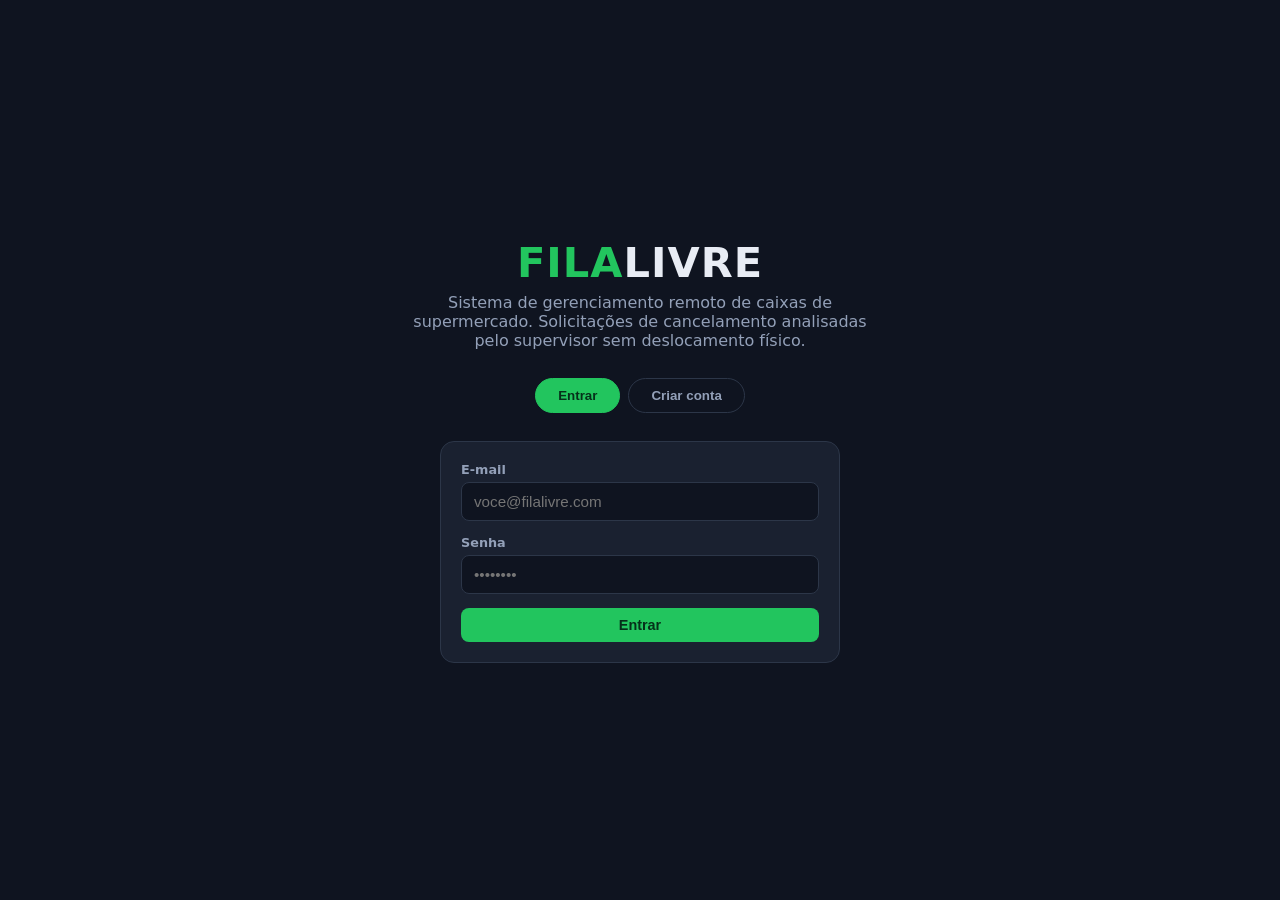
==== frontend/index.html @ 62d3fd47 "heitor" ====
<!DOCTYPE html>
<html lang="pt-BR">
<head>
  <meta charset="UTF-8">
  <meta name="viewport" content="width=device-width, initial-scale=1.0">
  <title>FilaLivre — Acesso</title>
  <link rel="stylesheet" href="css/style.css">
</head>
<body>
  <main class="login-corpo">
    <div class="login-marca">
      <div class="logo">FILA<span>LIVRE</span></div>
      <p>Sistema de gerenciamento remoto de caixas de supermercado.
         Solicitações de cancelamento analisadas pelo supervisor sem deslocamento físico.</p>
    </div>

    <div class="abas">
      <button class="aba ativa" id="aba-login">Entrar</button>
      <button class="aba" id="aba-cadastro">Criar conta</button>
    </div>

    <div class="cartao form-cartao">
      <div class="mensagem-erro" id="erro"></div>

      <form id="form-login" class="ativo">
        <div class="campo">
          <label for="login-email">E-mail</label>
          <input type="email" id="login-email" required autocomplete="email" placeholder="voce@filalivre.com">
        </div>
        <div class="campo">
          <label for="login-senha">Senha</label>
          <input type="password" id="login-senha" required autocomplete="current-password" placeholder="••••••••">
        </div>
        <button type="submit" class="btn btn-verde" style="width:100%">Entrar</button>
      </form>

      <form id="form-cadastro">
        <div class="campo">
          <label for="cad-nome">Nome completo</label>
          <input type="text" id="cad-nome" required placeholder="Seu nome">
        </div>
        <div class="campo">
          <label for="cad-email">E-mail</label>
          <input type="email" id="cad-email" required placeholder="voce@filalivre.com">
        </div>
        <div class="campo">
          <label for="cad-senha">Senha (mínimo 6 caracteres)</label>
          <input type="password" id="cad-senha" required minlength="6" placeholder="••••••••">
        </div>
        <div class="campo">
          <label for="cad-perfil">Tipo de conta</label>
          <select id="cad-perfil" required>
            <option value="OPERADOR">Operador de caixa</option>
            <option value="SUPERVISOR">Supervisor / gestor do mercado</option>
          </select>
        </div>
        <button type="submit" class="btn btn-azul" style="width:100%">Criar conta</button>
      </form>
    </div>

  </main>

  <script src="js/config.js"></script>
  <script src="js/api.js"></script>
  <script src="js/index.js"></script>
</body>
</html>
---- frontend/css/style.css ----
:root {
  --bg: #0f1420;
  --bg-card: #1a2130;
  --bg-hover: #232c40;
  --border: #2c3648;
  --texto: #e8ecf4;
  --texto-fraco: #93a0b8;
  --verde: #22c55e;
  --amarelo: #eab308;
  --laranja: #f97316;
  --azul: #3b82f6;
  --vermelho: #ef4444;
  --roxo: #8b5cf6;
}

* { margin: 0; padding: 0; box-sizing: border-box; }

body {
  font-family: "Segoe UI", system-ui, -apple-system, sans-serif;
  background: var(--bg);
  color: var(--texto);
  min-height: 100vh;
}

/* ===== Cabeçalho ===== */
.topo {
  display: flex;
  align-items: center;
  gap: 16px;
  padding: 14px 24px;
  background: var(--bg-card);
  border-bottom: 1px solid var(--border);
  position: sticky;
  top: 0;
  z-index: 50;
}

.logo {
  font-size: 1.35rem;
  font-weight: 800;
  letter-spacing: 1px;
  color: var(--verde);
}
.logo span { color: var(--texto); }

.subtitulo-topo { color: var(--texto-fraco); font-size: 0.85rem; }

.espaco { flex: 1; }

.usuario-info { text-align: right; font-size: 0.85rem; }
.usuario-info strong { display: block; }
.perfil-badge {
  display: inline-block;
  padding: 1px 10px;
  border-radius: 999px;
  background: var(--roxo);
  color: #fff;
  font-size: 0.7rem;
  font-weight: 700;
  text-transform: uppercase;
  letter-spacing: 0.5px;
}

/* ===== Botões ===== */
.btn {
  border: none;
  border-radius: 8px;
  padding: 9px 18px;
  font-size: 0.9rem;
  font-weight: 600;
  cursor: pointer;
  color: #fff;
  background: var(--bg-hover);
  transition: filter 0.15s, transform 0.05s;
}
.btn:hover { filter: brightness(1.15); }
.btn:active { transform: scale(0.97); }
.btn:disabled { opacity: 0.45; cursor: not-allowed; }

.btn-verde { background: var(--verde); color: #06301a; }
.btn-vermelho { background: var(--vermelho); }
.btn-amarelo { background: var(--amarelo); color: #332600; }
.btn-azul { background: var(--azul); }
.btn-cinza { background: var(--bg-hover); }
.btn-sair { background: transparent; border: 1px solid var(--border); color: var(--texto-fraco); }
.btn-pequeno { padding: 5px 12px; font-size: 0.8rem; }

/* ===== Layout principal ===== */
.conteudo {
  max-width: 1280px;
  margin: 0 auto;
  padding: 24px;
  display: flex;
  flex-direction: column;
  gap: 24px;
}

.secao h2 {
  font-size: 1rem;
  text-transform: uppercase;
  letter-spacing: 1px;
  color: var(--texto-fraco);
  margin-bottom: 12px;
}

.cartao {
  background: var(--bg-card);
  border: 1px solid var(--border);
  border-radius: 14px;
  padding: 20px;
}

.painel-remoto {
  display: flex;
  align-items: center;
  justify-content: space-between;
  gap: 16px;
  padding: 14px 18px;
  background: var(--bg-card);
  border: 1px solid var(--border);
  border-radius: 12px;
}
.painel-remoto strong { font-size: 0.92rem; }
.painel-remoto p { color: var(--texto-fraco); font-size: 0.82rem; margin-top: 4px; }
.status-conexao {
  display: inline-flex;
  align-items: center;
  gap: 8px;
  padding: 5px 10px;
  border-radius: 999px;
  font-size: 0.76rem;
  font-weight: 700;
  white-space: nowrap;
}
.status-conexao::before { content: ""; width: 8px; height: 8px; border-radius: 50%; background: currentColor; }
.status-conexao.conectada { color: var(--verde); background: rgba(34,197,94,.12); }
.status-conexao.verificando { color: var(--amarelo); background: rgba(234,179,8,.12); }
.status-conexao.desconectada { color: var(--vermelho); background: rgba(239,68,68,.12); }
@media (max-width: 600px) {
  .painel-remoto { align-items: flex-start; flex-direction: column; }
}

/* ===== Chips de estatísticas ===== */
.chips {
  display: flex;
  gap: 12px;
  flex-wrap: wrap;
}
.chip {
  background: var(--bg-card);
  border: 1px solid var(--border);
  border-radius: 12px;
  padding: 14px 20px;
  min-width: 130px;
}
.chip .rotulo { font-size: 0.72rem; text-transform: uppercase; letter-spacing: 1px; color: var(--texto-fraco); }
.chip .valor { font-size: 1.5rem; font-weight: 800; margin-top: 4px; }

/* ===== Grid de caixas ===== */
.grid-caixas {
  display: grid;
  grid-template-columns: repeat(auto-fill, minmax(230px, 1fr));
  gap: 14px;
}

.caixa-card {
  background: var(--bg-card);
  border: 1px solid var(--border);
  border-left-width: 5px;
  border-radius: 12px;
  padding: 16px;
  display: flex;
  flex-direction: column;
  gap: 8px;
  transition: transform 0.15s, box-shadow 0.15s;
}
.caixa-card:hover { transform: translateY(-2px); box-shadow: 0 6px 18px rgba(0,0,0,0.35); }

.caixa-numero { font-size: 1.7rem; font-weight: 800; line-height: 1; }

.status-chip {
  align-self: flex-start;
  padding: 3px 12px;
  border-radius: 999px;
  font-size: 0.72rem;
  font-weight: 700;
  text-transform: uppercase;
  letter-spacing: 0.5px;
}
.status-NORMAL { background: rgba(34,197,94,.15); color: var(--verde); }
.status-AGUARDANDO { background: rgba(234,179,8,.15); color: var(--amarelo); }
.status-SOLICITACAO { background: rgba(239,68,68,.15); color: var(--vermelho); animation: pulsar 1.2s infinite; }
.status-APROVACAO { background: rgba(59,130,246,.15); color: var(--azul); animation: pulsar 1.2s infinite; }

@keyframes pulsar {
  50% { opacity: 0.55; }
}

.borda-NORMAL { border-left-color: var(--verde); }
.borda-AGUARDANDO { border-left-color: var(--amarelo); }
.borda-SOLICITACAO { border-left-color: var(--vermelho); }
.borda-APROVACAO { border-left-color: var(--azul); }

.caixa-detalhe { font-size: 0.82rem; color: var(--texto-fraco); display: flex; justify-content: space-between; }
.caixa-detalhe strong { color: var(--texto); }

.selo-pendente {
  font-size: 0.72rem;
  font-weight: 700;
  color: var(--vermelho);
  text-transform: uppercase;
}

/* ===== Solicitações ===== */
.lista-solicitacoes { display: flex; flex-direction: column; gap: 12px; }

.solicitacao-card {
  background: var(--bg-card);
  border: 1px solid var(--border);
  border-radius: 12px;
  padding: 16px 18px;
  display: flex;
  gap: 18px;
  align-items: center;
  flex-wrap: wrap;
}

.sol-principal { flex: 1; min-width: 240px; }
.sol-caixa { font-weight: 800; font-size: 1.05rem; }
.sol-tipo {
  display: inline-block;
  margin-left: 8px;
  padding: 2px 10px;
  border-radius: 999px;
  font-size: 0.7rem;
  font-weight: 700;
  background: rgba(139,92,246,.18);
  color: var(--roxo);
  text-transform: uppercase;
}
.sol-produto { margin-top: 4px; font-size: 0.95rem; }
.sol-meta { margin-top: 4px; font-size: 0.8rem; color: var(--texto-fraco); }

.sol-acoes { display: flex; gap: 8px; }

/* ===== Tabelas ===== */
.tabela { width: 100%; border-collapse: collapse; font-size: 0.85rem; }
.tabela th, .tabela td { text-align: left; padding: 9px 12px; border-bottom: 1px solid var(--border); }
.tabela th { color: var(--texto-fraco); text-transform: uppercase; font-size: 0.7rem; letter-spacing: 1px; }
.tabela tr:hover td { background: var(--bg-hover); }

.tag-aprovada { color: var(--verde); font-weight: 700; }
.tag-recusada { color: var(--vermelho); font-weight: 700; }
.tag-pendente { color: var(--amarelo); font-weight: 700; }

/* ===== Formulários ===== */
.campo { display: flex; flex-direction: column; gap: 5px; margin-bottom: 14px; }
.campo label { font-size: 0.8rem; color: var(--texto-fraco); font-weight: 600; }
.campo input, .campo select, .campo textarea {
  background: var(--bg);
  border: 1px solid var(--border);
  border-radius: 8px;
  padding: 10px 12px;
  color: var(--texto);
  font-size: 0.95rem;
  outline: none;
}
.campo input:focus, .campo select:focus, .campo textarea:focus { border-color: var(--azul); }

/* ===== Página de login ===== */
.login-corpo {
  min-height: 100vh;
  display: flex;
  flex-direction: column;
  align-items: center;
  justify-content: center;
  gap: 28px;
  padding: 24px;
}

.login-marca { text-align: center; }
.login-marca .logo { font-size: 2.6rem; }
.login-marca p { color: var(--texto-fraco); margin-top: 6px; max-width: 480px; }

.abas { display: flex; gap: 8px; }
.aba {
  padding: 9px 22px;
  border-radius: 999px;
  border: 1px solid var(--border);
  background: transparent;
  color: var(--texto-fraco);
  font-weight: 600;
  cursor: pointer;
}
.aba.ativa { background: var(--verde); color: #06301a; border-color: var(--verde); }

.form-cartao { width: 100%; max-width: 400px; }
.form-cartao form { display: none; }
.form-cartao form.ativo { display: block; }

.mensagem-erro {
  background: rgba(239,68,68,.12);
  border: 1px solid var(--vermelho);
  color: #fca5a5;
  border-radius: 8px;
  padding: 10px 14px;
  font-size: 0.85rem;
  margin-bottom: 14px;
  display: none;
}
.mensagem-sucesso {
  background: rgba(34,197,94,.12);
  border: 1px solid var(--verde);
  color: #86efac;
  border-radius: 8px;
  padding: 10px 14px;
  font-size: 0.85rem;
  margin-bottom: 14px;
  display: none;
}

.dica-credenciais { font-size: 0.78rem; color: var(--texto-fraco); text-align: center; line-height: 1.7; }
.dica-credenciais code { background: var(--bg-hover); padding: 1px 7px; border-radius: 5px; }

/* ===== Caixa (operador) ===== */
.caixa-layout {
  display: grid;
  grid-template-columns: 320px 1fr;
  gap: 24px;
  align-items: start;
}
@media (max-width: 900px) {
  .caixa-layout { grid-template-columns: 1fr; }
}

.painel-status { display: flex; flex-direction: column; gap: 14px; }
.total-grande { font-size: 2rem; font-weight: 800; }

.item-linha {
  display: flex;
  align-items: center;
  gap: 10px;
  padding: 8px 10px;
  border-bottom: 1px solid var(--border);
  font-size: 0.9rem;
}
.item-linha .nome { flex: 1; }
.vazio { color: var(--texto-fraco); font-size: 0.88rem; padding: 12px 0; text-align: center; }

.linha-form { display: grid; grid-template-columns: 1fr 110px 80px auto; gap: 10px; margin-bottom: 14px; }
@media (max-width: 700px) { .linha-form { grid-template-columns: 1fr 1fr; } }

.banner-decisao {
  border-radius: 12px;
  padding: 18px 20px;
  margin-bottom: 14px;
  display: none;
  align-items: center;
  gap: 14px;
  font-weight: 700;
}
.banner-aprovada { background: rgba(34,197,94,.15); border: 1px solid var(--verde); color: #86efac; }
.banner-recusada { background: rgba(239,68,68,.15); border: 1px solid var(--vermelho); color: #fca5a5; }

.aguardando-gestor {
  display: none;
  align-items: center;
  gap: 10px;
  padding: 14px 18px;
  border-radius: 12px;
  background: rgba(59,130,246,.12);
  border: 1px solid var(--azul);
  color: #93c5fd;
  margin-bottom: 14px;
  font-weight: 600;
}

/* ===== Dialog / Modal ===== */
dialog {
  background: var(--bg-card);
  color: var(--texto);
  border: 1px solid var(--border);
  border-radius: 16px;
  padding: 26px;
  width: min(440px, 92vw);
}
dialog::backdrop { background: rgba(5, 8, 15, 0.75); }
dialog h3 { margin-bottom: 18px; }
.dialog-acoes { display: flex; gap: 10px; justify-content: flex-end; margin-top: 8px; }

/* ===== Toast ===== */
#toasts {
  position: fixed;
  bottom: 22px;
  right: 22px;
  display: flex;
  flex-direction: column;
  gap: 10px;
  z-index: 200;
}
.toast {
  background: var(--bg-card);
  border: 1px solid var(--azul);
  border-left-width: 5px;
  color: var(--texto);
  padding: 13px 18px;
  border-radius: 10px;
  box-shadow: 0 8px 24px rgba(0,0,0,0.45);
  font-size: 0.9rem;
  animation: entrada 0.25s ease-out;
  max-width: 340px;
}
.toast-verde { border-color: var(--verde); }
.toast-vermelho { border-color: var(--vermelho); }
.toast-amarelo { border-color: var(--amarelo); }
@keyframes entrada {
  from { transform: translateX(30px); opacity: 0; }
  to { transform: translateX(0); opacity: 1; }
}

.aviso-vazio { color: var(--texto-fraco); text-align: center; padding: 18px 0; font-size: 0.9rem; }
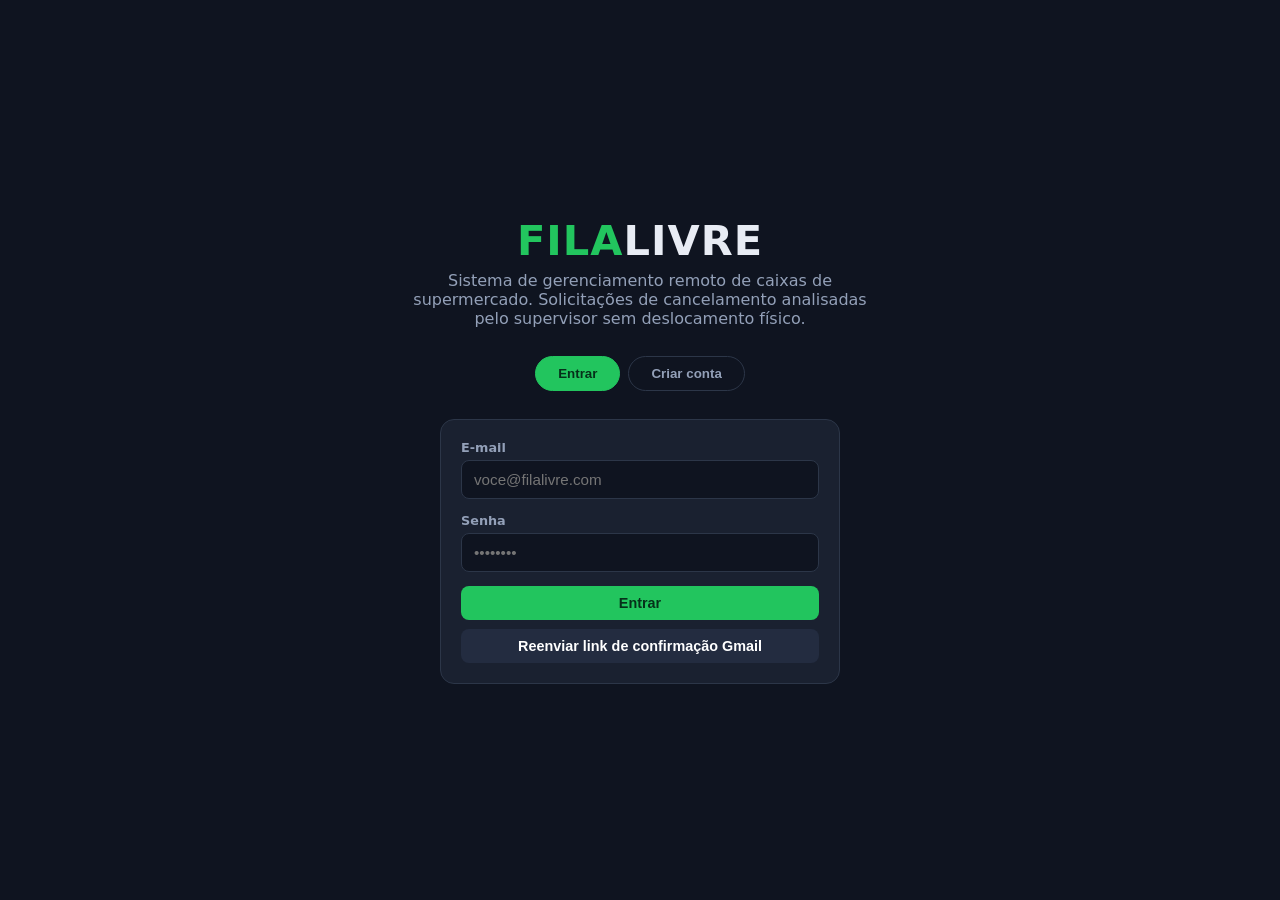
==== commit 5180b8d2: "arrumando a segurança" ====
--- a/frontend/index.html
+++ b/frontend/index.html
@@ -21,6 +21,11 @@
 
     <div class="cartao form-cartao">
       <div class="mensagem-erro" id="erro"></div>
+      <div class="mensagem-sucesso" id="sucesso"></div>
+      <div id="confirmacao-email" class="mensagem-sucesso" style="display:none">
+        <p>Para ativar sua conta, confirme que você tem acesso a este endereço Gmail.</p>
+        <button type="button" class="btn btn-verde" id="btn-confirmar-email">Confirmar e-mail</button>
+      </div>
 
       <form id="form-login" class="ativo">
         <div class="campo">
@@ -32,20 +37,21 @@
           <input type="password" id="login-senha" required autocomplete="current-password" placeholder="••••••••">
         </div>
         <button type="submit" class="btn btn-verde" style="width:100%">Entrar</button>
+        <button type="button" class="btn btn-cinza" id="btn-reenviar-verificacao" style="width:100%;margin-top:.6rem">Reenviar link de confirmação Gmail</button>
       </form>
 
       <form id="form-cadastro">
         <div class="campo">
           <label for="cad-nome">Nome completo</label>
-          <input type="text" id="cad-nome" required placeholder="Seu nome">
+          <input type="text" id="cad-nome" required maxlength="100" autocomplete="name" placeholder="Seu nome">
         </div>
         <div class="campo">
           <label for="cad-email">E-mail</label>
-          <input type="email" id="cad-email" required placeholder="voce@filalivre.com">
+          <input type="email" id="cad-email" required maxlength="254" autocomplete="email" placeholder="voce@filalivre.com">
         </div>
         <div class="campo">
-          <label for="cad-senha">Senha (mínimo 6 caracteres)</label>
-          <input type="password" id="cad-senha" required minlength="6" placeholder="••••••••">
+          <label for="cad-senha">Senha (mínimo 12 caracteres)</label>
+          <input type="password" id="cad-senha" required minlength="12" maxlength="72" autocomplete="new-password" placeholder="••••••••••••">
         </div>
         <div class="campo">
           <label for="cad-perfil">Tipo de conta</label>
--- a/frontend/css/style.css
+++ b/frontend/css/style.css
@@ -112,8 +112,8 @@
 
 .painel-remoto {
   display: flex;
-  align-items: center;
-  justify-content: space-between;
+  align-items: flex-start;
+  flex-wrap: wrap;
   gap: 16px;
   padding: 14px 18px;
   background: var(--bg-card);
@@ -122,6 +122,15 @@
 }
 .painel-remoto strong { font-size: 0.92rem; }
 .painel-remoto p { color: var(--texto-fraco); font-size: 0.82rem; margin-top: 4px; }
+.painel-remoto > div:first-child { flex: 1 1 280px; }
+.painel-remoto > .status-conexao { flex: 0 0 auto; }
+.lista-acesso-remoto { display: grid; grid-template-columns: repeat(auto-fill, minmax(230px, 1fr)); gap: 10px; width: 100%; }
+.acesso-remoto-item { display: flex; align-items: center; justify-content: space-between; flex-wrap: wrap; gap: 10px; min-width: 0; padding: 12px; border: 1px solid var(--border); border-radius: 8px; background: var(--bg); }
+.acesso-remoto-item > div { display: flex; flex-direction: column; gap: 4px; min-width: 0; }
+.acesso-remoto-item > div:first-child span { color: var(--texto-fraco); font-size: 0.78rem; overflow-wrap: anywhere; }
+.acesso-remoto-destino strong { font-size: 0.86rem; overflow-wrap: anywhere; }
+.acesso-remoto-acoes { display: flex; align-items: center; flex-wrap: wrap; gap: 8px; }
+.acesso-remoto-indisponivel { color: var(--texto-fraco); font-size: 0.76rem; }
 .status-conexao {
   display: inline-flex;
   align-items: center;
@@ -138,6 +147,8 @@
 .status-conexao.desconectada { color: var(--vermelho); background: rgba(239,68,68,.12); }
 @media (max-width: 600px) {
   .painel-remoto { align-items: flex-start; flex-direction: column; }
+  .painel-remoto > .status-conexao { white-space: normal; }
+  .lista-acesso-remoto { grid-template-columns: 1fr; }
 }
 
 /* ===== Chips de estatísticas ===== */
@@ -349,6 +360,7 @@
 
 .linha-form { display: grid; grid-template-columns: 1fr 110px 80px auto; gap: 10px; margin-bottom: 14px; }
 @media (max-width: 700px) { .linha-form { grid-template-columns: 1fr 1fr; } }
+.linha-form.linha-anydesk { grid-template-columns: 1fr auto; }
 
 .banner-decisao {
   border-radius: 12px;
@@ -380,13 +392,31 @@
   background: var(--bg-card);
   color: var(--texto);
   border: 1px solid var(--border);
-  border-radius: 16px;
-  padding: 26px;
-  width: min(440px, 92vw);
+  border-radius: 10px;
+  padding: 30px;
+  width: min(520px, 92vw);
+  max-height: min(88vh, 720px);
+  overflow-y: auto;
+  margin: auto;
 }
 dialog::backdrop { background: rgba(5, 8, 15, 0.75); }
 dialog h3 { margin-bottom: 18px; }
+.dialog-kicker { color: var(--verde); font-size: 0.7rem; font-weight: 800; margin-bottom: 8px; }
+.dialog-descricao { color: var(--texto-fraco); font-size: 0.88rem; margin: -8px 0 20px; line-height: 1.5; }
+.campo small { color: var(--texto-fraco); font-size: 0.76rem; line-height: 1.45; }
+.campo label span { color: var(--texto-fraco); font-weight: 400; }
 .dialog-acoes { display: flex; gap: 10px; justify-content: flex-end; margin-top: 8px; }
+
+.anydesk-card { display: flex; flex-direction: column; align-items: flex-start; gap: 6px; padding-top: 8px; border-top: 1px solid var(--border); }
+.anydesk-rotulo { color: var(--texto-fraco); font-size: 0.72rem; font-weight: 700; text-transform: uppercase; }
+.anydesk-card strong, .acesso-anydesk-operador strong { overflow-wrap: anywhere; }
+.acesso-anydesk-operador { display: flex; flex-direction: column; align-items: flex-start; gap: 5px; padding-top: 14px; border-top: 1px solid var(--border); }
+
+@media (max-width: 600px) {
+  dialog { padding: 22px; }
+  #dialog-caixa .dialog-acoes { flex-direction: column-reverse; }
+  #dialog-caixa .dialog-acoes .btn { width: 100%; }
+}
 
 /* ===== Toast ===== */
 #toasts {
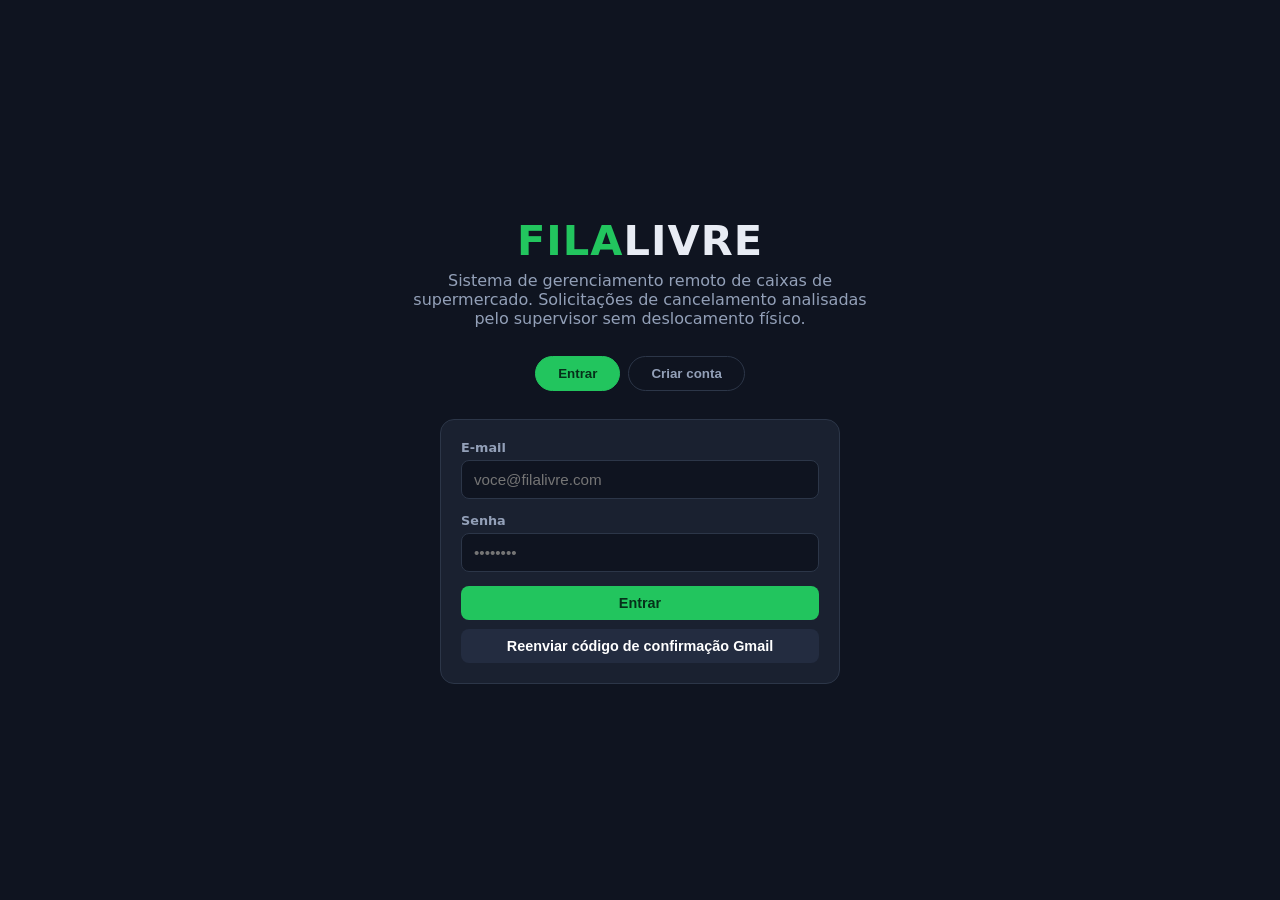
==== commit 3df16682: "consertando" ====
--- a/frontend/index.html
+++ b/frontend/index.html
@@ -22,11 +22,6 @@
     <div class="cartao form-cartao">
       <div class="mensagem-erro" id="erro"></div>
       <div class="mensagem-sucesso" id="sucesso"></div>
-      <div id="confirmacao-email" class="mensagem-sucesso" style="display:none">
-        <p>Para ativar sua conta, confirme que você tem acesso a este endereço Gmail.</p>
-        <button type="button" class="btn btn-verde" id="btn-confirmar-email">Confirmar e-mail</button>
-      </div>
-
       <form id="form-login" class="ativo">
         <div class="campo">
           <label for="login-email">E-mail</label>
@@ -37,7 +32,7 @@
           <input type="password" id="login-senha" required autocomplete="current-password" placeholder="••••••••">
         </div>
         <button type="submit" class="btn btn-verde" style="width:100%">Entrar</button>
-        <button type="button" class="btn btn-cinza" id="btn-reenviar-verificacao" style="width:100%;margin-top:.6rem">Reenviar link de confirmação Gmail</button>
+        <button type="button" class="btn btn-cinza" id="btn-reenviar-verificacao" style="width:100%;margin-top:.6rem">Reenviar código de confirmação Gmail</button>
       </form>
 
       <form id="form-cadastro">
@@ -62,6 +57,16 @@
         </div>
         <button type="submit" class="btn btn-azul" style="width:100%">Criar conta</button>
       </form>
+
+      <form id="form-verificacao">
+        <p id="texto-verificacao">Enviamos um código de 6 dígitos para seu Gmail. Ele expira em 10 minutos.</p>
+        <div class="campo">
+          <label for="codigo-verificacao">Código de verificação</label>
+          <input type="text" id="codigo-verificacao" required inputmode="numeric" autocomplete="one-time-code" pattern="[0-9]{6}" minlength="6" maxlength="6" placeholder="000000">
+        </div>
+        <button type="submit" class="btn btn-verde" style="width:100%">Verificar e-mail</button>
+        <button type="button" class="btn btn-cinza" id="btn-reenviar-codigo" style="width:100%;margin-top:.6rem">Reenviar código</button>
+      </form>
     </div>
 
   </main>
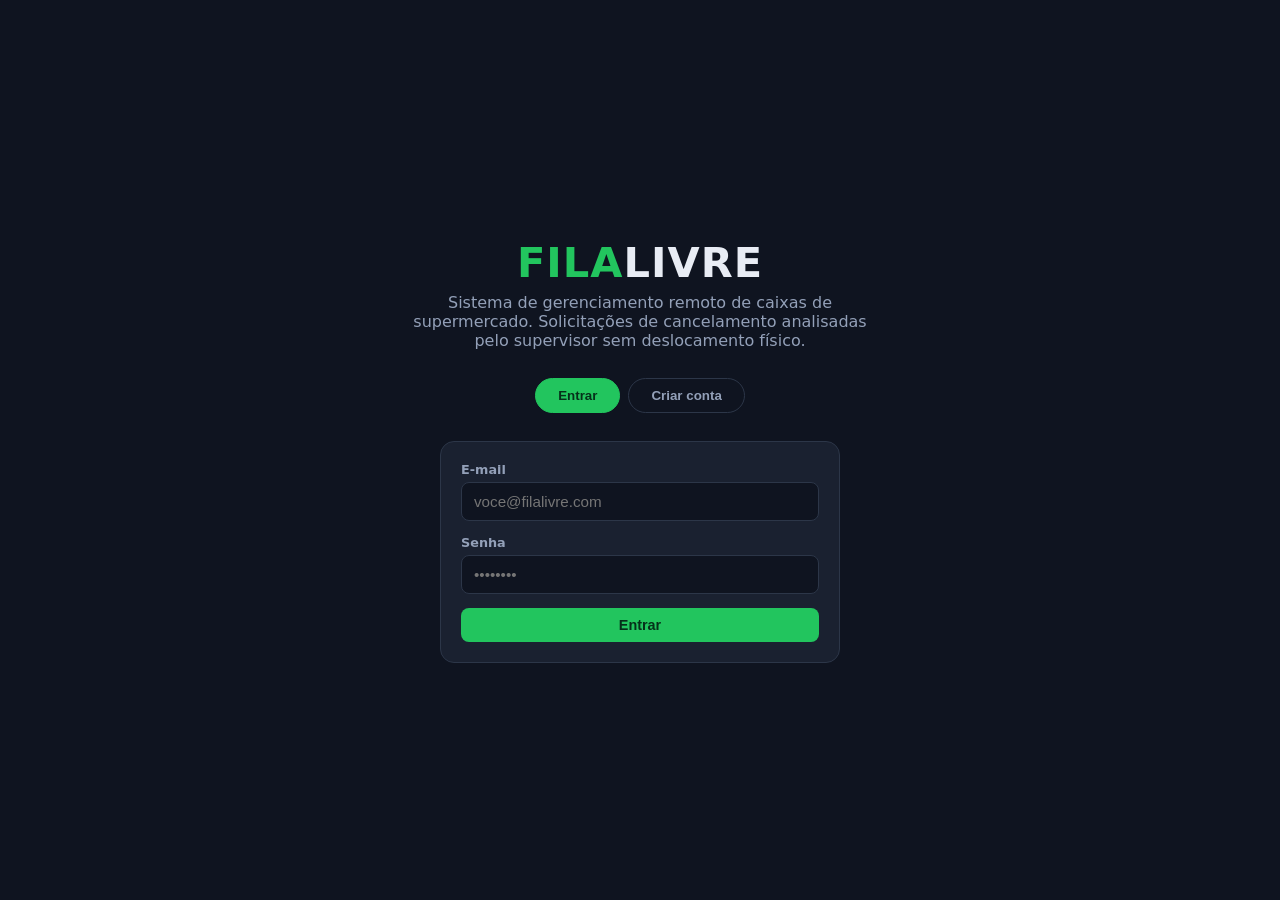
==== commit 737ce4df: "vai" ====
--- a/frontend/index.html
+++ b/frontend/index.html
@@ -32,7 +32,6 @@
           <input type="password" id="login-senha" required autocomplete="current-password" placeholder="••••••••">
         </div>
         <button type="submit" class="btn btn-verde" style="width:100%">Entrar</button>
-        <button type="button" class="btn btn-cinza" id="btn-reenviar-verificacao" style="width:100%;margin-top:.6rem">Reenviar código de confirmação Gmail</button>
       </form>
 
       <form id="form-cadastro">
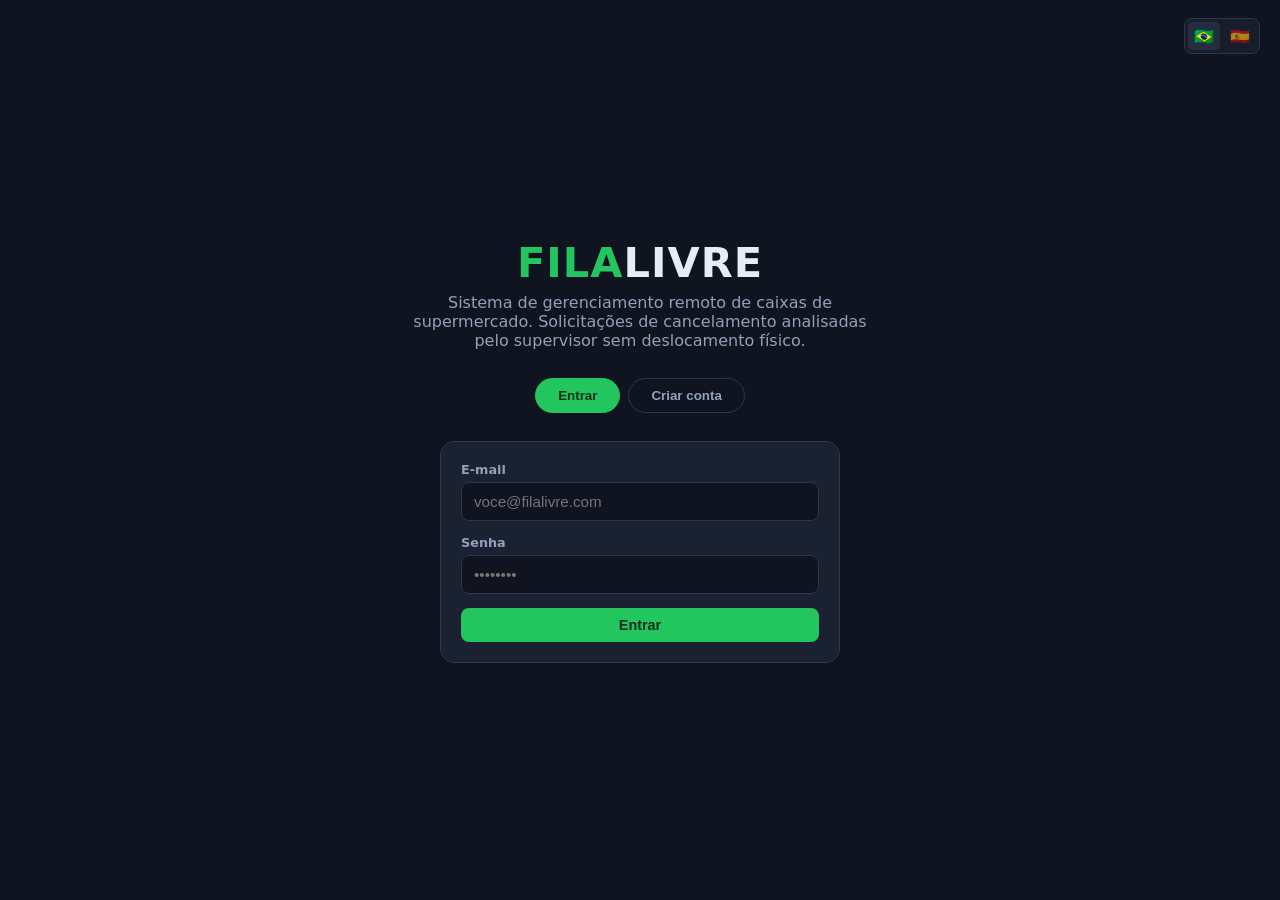
==== commit f67401e9: "vai" ====
--- a/frontend/index.html
+++ b/frontend/index.html
@@ -8,15 +8,19 @@
 </head>
 <body>
   <main class="login-corpo">
+    <div class="idioma-controle" role="group" aria-label="Idioma">
+      <button type="button" class="idioma-opcao ativa" data-idioma="pt-BR" aria-label="Português" aria-pressed="true" title="Português">🇧🇷</button>
+      <button type="button" class="idioma-opcao" data-idioma="es" aria-label="Español" aria-pressed="false" title="Español">🇪🇸</button>
+    </div>
     <div class="login-marca">
       <div class="logo">FILA<span>LIVRE</span></div>
-      <p>Sistema de gerenciamento remoto de caixas de supermercado.
+      <p data-i18n="descricao">Sistema de gerenciamento remoto de caixas de supermercado.
          Solicitações de cancelamento analisadas pelo supervisor sem deslocamento físico.</p>
     </div>
 
     <div class="abas">
-      <button class="aba ativa" id="aba-login">Entrar</button>
-      <button class="aba" id="aba-cadastro">Criar conta</button>
+      <button class="aba ativa" id="aba-login" data-i18n="abaLogin">Entrar</button>
+      <button class="aba" id="aba-cadastro" data-i18n="abaCadastro">Criar conta</button>
     </div>
 
     <div class="cartao form-cartao">
@@ -24,48 +28,39 @@
       <div class="mensagem-sucesso" id="sucesso"></div>
       <form id="form-login" class="ativo">
         <div class="campo">
-          <label for="login-email">E-mail</label>
-          <input type="email" id="login-email" required autocomplete="email" placeholder="voce@filalivre.com">
+          <label for="login-email" data-i18n="email">E-mail</label>
+          <input type="email" id="login-email" required autocomplete="email" placeholder="voce@filalivre.com" data-i18n-placeholder="placeholderEmail">
         </div>
         <div class="campo">
-          <label for="login-senha">Senha</label>
-          <input type="password" id="login-senha" required autocomplete="current-password" placeholder="••••••••">
+          <label for="login-senha" data-i18n="senha">Senha</label>
+          <input type="password" id="login-senha" required autocomplete="current-password" placeholder="••••••••" data-i18n-placeholder="placeholderSenha">
         </div>
-        <button type="submit" class="btn btn-verde" style="width:100%">Entrar</button>
+        <button type="submit" class="btn btn-verde" style="width:100%" data-i18n="entrar">Entrar</button>
       </form>
 
       <form id="form-cadastro">
         <div class="campo">
-          <label for="cad-nome">Nome completo</label>
-          <input type="text" id="cad-nome" required maxlength="100" autocomplete="name" placeholder="Seu nome">
+          <label for="cad-nome" data-i18n="nomeCompleto">Nome completo</label>
+          <input type="text" id="cad-nome" required maxlength="100" autocomplete="name" placeholder="Seu nome" data-i18n-placeholder="placeholderNome">
         </div>
         <div class="campo">
-          <label for="cad-email">E-mail</label>
-          <input type="email" id="cad-email" required maxlength="254" autocomplete="email" placeholder="voce@filalivre.com">
+          <label for="cad-email" data-i18n="email">E-mail</label>
+          <input type="email" id="cad-email" required maxlength="254" autocomplete="email" placeholder="voce@filalivre.com" data-i18n-placeholder="placeholderEmail">
         </div>
         <div class="campo">
-          <label for="cad-senha">Senha (mínimo 12 caracteres)</label>
-          <input type="password" id="cad-senha" required minlength="12" maxlength="72" autocomplete="new-password" placeholder="••••••••••••">
+          <label for="cad-senha" data-i18n="senhaCadastro">Senha (mínimo 12 caracteres)</label>
+          <input type="password" id="cad-senha" required minlength="12" maxlength="72" autocomplete="new-password" placeholder="••••••••••••" data-i18n-placeholder="placeholderSenha">
         </div>
         <div class="campo">
-          <label for="cad-perfil">Tipo de conta</label>
+          <label for="cad-perfil" data-i18n="tipoConta">Tipo de conta</label>
           <select id="cad-perfil" required>
-            <option value="OPERADOR">Operador de caixa</option>
-            <option value="SUPERVISOR">Supervisor / gestor do mercado</option>
+            <option value="OPERADOR" data-i18n="operador">Operador de caixa</option>
+            <option value="SUPERVISOR" data-i18n="supervisor">Supervisor / gestor do mercado</option>
           </select>
         </div>
-        <button type="submit" class="btn btn-azul" style="width:100%">Criar conta</button>
+        <button type="submit" class="btn btn-azul" style="width:100%" data-i18n="criarConta">Criar conta</button>
       </form>
 
-      <form id="form-verificacao">
-        <p id="texto-verificacao">Enviamos um código de 6 dígitos para seu Gmail. Ele expira em 10 minutos.</p>
-        <div class="campo">
-          <label for="codigo-verificacao">Código de verificação</label>
-          <input type="text" id="codigo-verificacao" required inputmode="numeric" autocomplete="one-time-code" pattern="[0-9]{6}" minlength="6" maxlength="6" placeholder="000000">
-        </div>
-        <button type="submit" class="btn btn-verde" style="width:100%">Verificar e-mail</button>
-        <button type="button" class="btn btn-cinza" id="btn-reenviar-codigo" style="width:100%;margin-top:.6rem">Reenviar código</button>
-      </form>
     </div>
 
   </main>
--- a/frontend/css/style.css
+++ b/frontend/css/style.css
@@ -280,6 +280,7 @@
 
 /* ===== Página de login ===== */
 .login-corpo {
+  position: relative;
   min-height: 100vh;
   display: flex;
   flex-direction: column;
@@ -288,6 +289,34 @@
   gap: 28px;
   padding: 24px;
 }
+
+.idioma-controle {
+  position: absolute;
+  top: 18px;
+  right: 20px;
+  display: flex;
+  gap: 4px;
+  padding: 3px;
+  border: 1px solid var(--border);
+  border-radius: 8px;
+  background: rgba(26, 33, 48, 0.72);
+}
+.idioma-opcao {
+  display: grid;
+  place-items: center;
+  width: 32px;
+  height: 28px;
+  padding: 0;
+  border: 0;
+  border-radius: 5px;
+  background: transparent;
+  color: var(--texto-fraco);
+  font-size: 1rem;
+  opacity: 0.65;
+  cursor: pointer;
+}
+.idioma-opcao:hover, .idioma-opcao.ativa { background: var(--bg-hover); opacity: 1; }
+.idioma-opcao:focus-visible { outline: 2px solid var(--azul); outline-offset: 2px; }
 
 .login-marca { text-align: center; }
 .login-marca .logo { font-size: 2.6rem; }
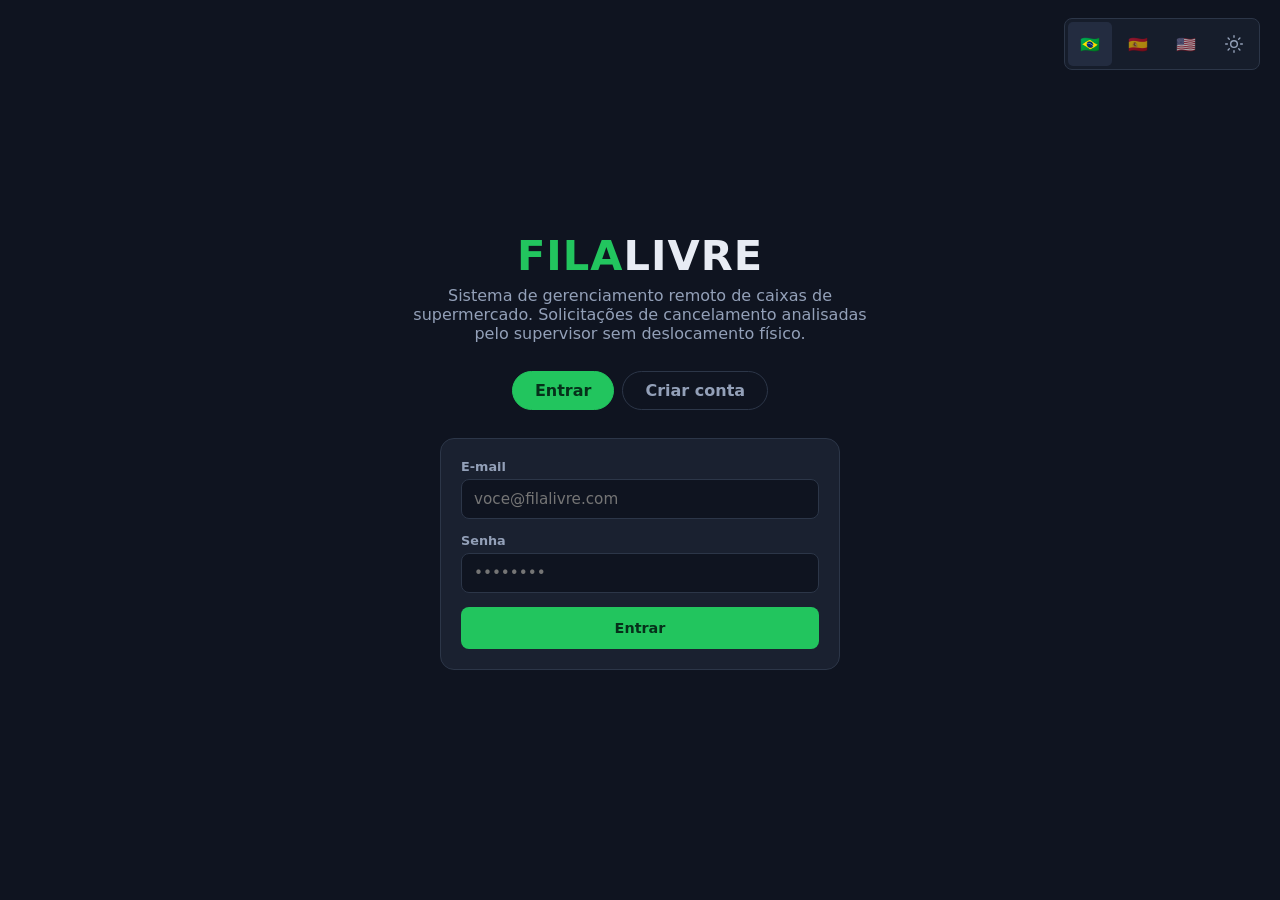
==== commit 3748b638: "vai" ====
--- a/frontend/index.html
+++ b/frontend/index.html
@@ -11,6 +11,13 @@
     <div class="idioma-controle" role="group" aria-label="Idioma">
       <button type="button" class="idioma-opcao ativa" data-idioma="pt-BR" aria-label="Português" aria-pressed="true" title="Português">🇧🇷</button>
       <button type="button" class="idioma-opcao" data-idioma="es" aria-label="Español" aria-pressed="false" title="Español">🇪🇸</button>
+      <button type="button" class="idioma-opcao" data-idioma="en-US" aria-label="English" aria-pressed="false" title="English">🇺🇸</button>
+      <button type="button" class="tema-opcao" data-theme-toggle aria-label="Ativar modo claro" aria-pressed="false" title="Ativar modo claro">
+        <svg viewBox="0 0 24 24" aria-hidden="true" focusable="false">
+          <circle cx="12" cy="12" r="4"></circle>
+          <path d="M12 2v2m0 16v2M4.93 4.93l1.42 1.42m11.3 11.3 1.42 1.42M2 12h2m16 0h2M4.93 19.07l1.42-1.42m11.3-11.3 1.42-1.42"></path>
+        </svg>
+      </button>
     </div>
     <div class="login-marca">
       <div class="logo">FILA<span>LIVRE</span></div>
@@ -65,6 +72,7 @@
 
   </main>
 
+  <script src="js/i18n.js"></script>
   <script src="js/config.js"></script>
   <script src="js/api.js"></script>
   <script src="js/index.js"></script>
--- a/frontend/css/style.css
+++ b/frontend/css/style.css
@@ -11,6 +11,15 @@
   --azul: #3b82f6;
   --vermelho: #ef4444;
   --roxo: #8b5cf6;
+}
+
+:root[data-tema="claro"] {
+  --bg: #f3f6fb;
+  --bg-card: #ffffff;
+  --bg-hover: #e8edf5;
+  --border: #d3dbe8;
+  --texto: #172033;
+  --texto-fraco: #5b667a;
 }
 
 * { margin: 0; padding: 0; box-sizing: border-box; }
@@ -301,6 +310,11 @@
   border-radius: 8px;
   background: rgba(26, 33, 48, 0.72);
 }
+.topo .idioma-controle {
+  position: static;
+  flex: 0 0 auto;
+  background: transparent;
+}
 .idioma-opcao {
   display: grid;
   place-items: center;
@@ -317,6 +331,28 @@
 }
 .idioma-opcao:hover, .idioma-opcao.ativa { background: var(--bg-hover); opacity: 1; }
 .idioma-opcao:focus-visible { outline: 2px solid var(--azul); outline-offset: 2px; }
+.tema-opcao {
+  display: grid;
+  place-items: center;
+  width: 40px;
+  height: 40px;
+  padding: 0;
+  border: 0;
+  border-radius: 5px;
+  background: transparent;
+  color: var(--texto-fraco);
+  cursor: pointer;
+}
+.tema-opcao:hover, .tema-opcao[aria-pressed="true"] { background: var(--bg-hover); color: var(--texto); }
+.tema-opcao svg { width: 20px; height: 20px; fill: none; stroke: currentColor; stroke-width: 1.7; stroke-linecap: round; }
+.tema-opcao:focus-visible { outline: 2px solid var(--azul); outline-offset: 2px; }
+
+:root[data-tema="claro"] .idioma-controle { background: rgba(255, 255, 255, 0.92); }
+:root[data-tema="claro"] .mensagem-erro,
+:root[data-tema="claro"] .banner-recusada { color: #b91c1c; }
+:root[data-tema="claro"] .mensagem-sucesso,
+:root[data-tema="claro"] .banner-aprovada { color: #166534; }
+:root[data-tema="claro"] .aguardando-gestor { color: #1d4ed8; }
 
 .login-marca { text-align: center; }
 .login-marca .logo { font-size: 2.6rem; }
@@ -478,3 +514,202 @@
 }
 
 .aviso-vazio { color: var(--texto-fraco); text-align: center; padding: 18px 0; font-size: 0.9rem; }
+
+/* ===== Relatórios ===== */
+.secao-cabecalho {
+  display: flex;
+  align-items: flex-start;
+  justify-content: space-between;
+  gap: 16px;
+  margin-bottom: 12px;
+}
+.secao-cabecalho h2 { margin-bottom: 5px; }
+.secao-cabecalho p, .metadados-relatorio, .estado-relatorio {
+  color: var(--texto-fraco);
+  font-size: 0.86rem;
+}
+.relatorio-cartao { display: flex; flex-direction: column; gap: 16px; }
+.resumo-executivo-relatorio {
+  padding: 14px 16px;
+  border-left: 3px solid var(--azul);
+  border-radius: 8px;
+  background: var(--bg);
+}
+.resumo-executivo-relatorio h3 { margin-bottom: 8px; }
+.resumo-executivo-relatorio p { margin: 4px 0; }
+.nota-relatorio { color: var(--texto-fraco); font-size: 0.82rem; }
+.filtros-relatorio {
+  display: grid;
+  grid-template-columns: repeat(3, minmax(0, 1fr)) auto;
+  gap: 12px;
+  align-items: end;
+}
+.filtros-relatorio .campo { margin: 0; min-width: 0; }
+.filtros-relatorio > .btn { min-height: 42px; }
+.acoes-relatorio { display: flex; flex-wrap: wrap; gap: 10px; }
+.estado-relatorio:empty { display: none; }
+.estado-relatorio.carregando::before {
+  content: "";
+  display: inline-block;
+  width: 12px;
+  height: 12px;
+  margin-right: 8px;
+  border: 2px solid var(--border);
+  border-top-color: var(--azul);
+  border-radius: 50%;
+  vertical-align: -2px;
+  animation: girar 0.8s linear infinite;
+}
+@keyframes girar { to { transform: rotate(360deg); } }
+.indicadores-relatorio { display: grid; grid-template-columns: repeat(auto-fit, minmax(130px, 1fr)); }
+.indicadores-relatorio .chip { min-width: 0; }
+.grafico-cartao { padding: 16px; }
+.grafico-cartao h3 { font-size: 0.95rem; margin-bottom: 8px; }
+.relatorio-grafico { width: 100%; min-width: 0; }
+.relatorio-grafico svg { display: block; width: 100%; height: auto; overflow: visible; }
+.linha-grafico { stroke: var(--border); stroke-dasharray: 4 5; stroke-width: 1; }
+.eixo-grafico { stroke: var(--texto-fraco); stroke-width: 1; }
+.rotulo-grafico { fill: var(--texto-fraco); font-size: 12px; }
+.barra-pendente { fill: var(--amarelo); }
+.barra-aprovada { fill: var(--verde); }
+.barra-recusada { fill: var(--vermelho); }
+.legenda-grafico { display: flex; justify-content: center; flex-wrap: wrap; gap: 14px; color: var(--texto-fraco); font-size: 0.76rem; }
+.legenda-grafico span { display: inline-flex; align-items: center; gap: 6px; }
+.legenda-grafico i { width: 9px; height: 9px; border-radius: 2px; }
+.legenda-pendente { background: var(--amarelo); }
+.legenda-aprovada { background: var(--verde); }
+.legenda-recusada { background: var(--vermelho); }
+.tabela-relatorio { padding: 0; }
+.tag-aprovada, .tag-recusada, .tag-pendente { white-space: nowrap; }
+.sem-resultados { color: var(--texto-fraco); text-align: center !important; padding: 22px !important; }
+
+/* ===== Layout adaptável ===== */
+button, input, select, textarea { font: inherit; }
+button, .btn { touch-action: manipulation; }
+.btn { min-height: 42px; }
+.idioma-opcao, .tema-opcao { min-width: 44px; min-height: 44px; }
+.btn:focus-visible, input:focus-visible, select:focus-visible, textarea:focus-visible {
+  outline: 2px solid var(--azul);
+  outline-offset: 2px;
+}
+.campo input, .campo select, .campo textarea { width: 100%; min-width: 0; }
+.linha-form .campo { margin: 0; }
+.conteudo, .cartao, .secao, .caixa-card { min-width: 0; }
+.linha-form { grid-template-columns: minmax(0, 1fr) minmax(90px, 130px) minmax(70px, 90px) auto; }
+.linha-form#form-mercado { grid-template-columns: minmax(0, 1fr) auto; }
+#form-usuario { grid-template-columns: minmax(0, 1fr) minmax(0, 1.2fr) minmax(0, 1.2fr) minmax(0, .9fr) auto; }
+.tabela-responsiva { min-width: 0; overflow-x: auto; }
+.tabela-responsiva .tabela { min-width: 620px; }
+
+@media (max-width: 900px) {
+  .filtros-relatorio { grid-template-columns: repeat(2, minmax(0, 1fr)); }
+  .filtros-relatorio > .btn { width: 100%; }
+  #form-usuario { grid-template-columns: repeat(2, minmax(0, 1fr)); }
+  #form-usuario > .btn { grid-column: 1 / -1; }
+}
+
+@media (max-width: 700px) {
+  .topo { flex-wrap: wrap; gap: 10px 12px; padding: 12px 16px; }
+  .topo .espaco { display: none; }
+  .topo .usuario-info { margin-left: auto; }
+  .topo .idioma-controle { margin-left: auto; }
+  .conteudo { padding: 18px 16px; gap: 18px; }
+  .caixa-layout { grid-template-columns: minmax(0, 1fr); gap: 16px; }
+  .chips { display: grid; grid-template-columns: repeat(2, minmax(0, 1fr)); }
+  .chip { min-width: 0; padding: 12px; }
+  .chip .valor { font-size: 1.3rem; }
+  .grid-caixas { grid-template-columns: repeat(auto-fit, minmax(min(100%, 220px), 1fr)); }
+  .linha-form, .linha-form.linha-anydesk, .linha-form#form-mercado, #form-usuario {
+    grid-template-columns: minmax(0, 1fr);
+  }
+  .linha-form > *, .filtros-relatorio > * { min-width: 0; }
+  .linha-form .btn, .filtros-relatorio .btn { width: 100%; }
+  .filtros-relatorio { grid-template-columns: minmax(0, 1fr); }
+  .acoes-relatorio .btn { flex: 1 1 100%; }
+  .solicitacao-card { align-items: stretch; gap: 12px; }
+  .sol-principal { min-width: 0; }
+  .sol-acoes { flex-wrap: wrap; }
+  .sol-acoes .btn { flex: 1 1 auto; }
+  .dialog-acoes { flex-wrap: wrap; }
+  .dialog-acoes .btn { flex: 1 1 140px; }
+  .tabela-responsiva { overflow: visible; padding: 0 !important; border: 0; background: transparent; }
+  .tabela-responsiva .tabela { display: block; min-width: 0; }
+  .tabela-responsiva .tabela thead {
+    position: absolute;
+    width: 1px;
+    height: 1px;
+    padding: 0;
+    overflow: hidden;
+    clip: rect(0, 0, 0, 0);
+    white-space: nowrap;
+    clip-path: inset(50%);
+  }
+  .tabela-responsiva .tabela tbody { display: grid; gap: 10px; }
+  .tabela-responsiva .tabela tr {
+    display: block;
+    padding: 8px 12px;
+    background: var(--bg-card);
+    border: 1px solid var(--border);
+    border-radius: 10px;
+  }
+  .tabela-responsiva .tabela td {
+    display: flex;
+    justify-content: space-between;
+    align-items: flex-start;
+    gap: 12px;
+    padding: 8px 0;
+    text-align: right;
+    overflow-wrap: anywhere;
+  }
+  .tabela-responsiva .tabela td::before {
+    content: attr(data-label);
+    flex: 0 0 38%;
+    color: var(--texto-fraco);
+    font-size: 0.7rem;
+    font-weight: 700;
+    text-align: left;
+    text-transform: uppercase;
+    letter-spacing: .04em;
+  }
+  .tabela-responsiva .tabela td.sem-resultados { display: block; text-align: center !important; }
+  .tabela-responsiva .tabela td.sem-resultados::before { content: none; }
+  .login-corpo { padding: 64px 16px 24px; }
+  .login-marca .logo { font-size: 2.2rem; }
+  .form-cartao { max-width: 440px; }
+  dialog { width: min(520px, calc(100vw - 24px)); max-height: calc(100dvh - 24px); padding: 20px; }
+}
+
+@media (max-width: 380px) {
+  .conteudo { padding-right: 12px; padding-left: 12px; }
+  .topo { padding-right: 12px; padding-left: 12px; }
+  .usuario-info { max-width: 40vw; overflow-wrap: anywhere; }
+  .indicadores-relatorio { grid-template-columns: repeat(2, minmax(0, 1fr)); }
+  .total-grande { font-size: 1.7rem; }
+}
+
+@media (prefers-reduced-motion: reduce) {
+  *, *::before, *::after {
+    scroll-behavior: auto !important;
+    animation-duration: 0.01ms !important;
+    animation-iteration-count: 1 !important;
+    transition-duration: 0.01ms !important;
+  }
+}
+
+@media print {
+  body { min-height: auto; color: #172033; background: #fff; }
+  body > .topo, body > .login-corpo, #toasts { display: none !important; }
+  .conteudo > :not(#secao-relatorios) { display: none !important; }
+  #secao-relatorios { display: block !important; max-width: none; margin: 0; padding: 0; }
+  #secao-relatorios > .secao-cabecalho { margin-bottom: 12px; }
+  #secao-relatorios .relatorio-cartao { padding: 0; border: 0; background: #fff; }
+  #secao-relatorios .filtros-relatorio, #secao-relatorios .acoes-relatorio,
+  #secao-relatorios .estado-relatorio, #secao-relatorios #erro-relatorio { display: none !important; }
+  #secao-relatorios .cartao { break-inside: avoid; color: #172033; background: #fff; border-color: #d7dce5; }
+  #secao-relatorios .chip { color: #172033; background: #fff; border-color: #d7dce5; }
+  #secao-relatorios .chip .rotulo, #secao-relatorios .metadados-relatorio { color: #4b5563; }
+  #secao-relatorios .tabela-responsiva { overflow: visible; }
+  #secao-relatorios .tabela-responsiva .tabela { min-width: 0; font-size: 8pt; }
+  #secao-relatorios .tabela th, #secao-relatorios .tabela td { color: #172033; border-color: #d7dce5; }
+  #secao-relatorios .tabela tr { break-inside: avoid; }
+}
